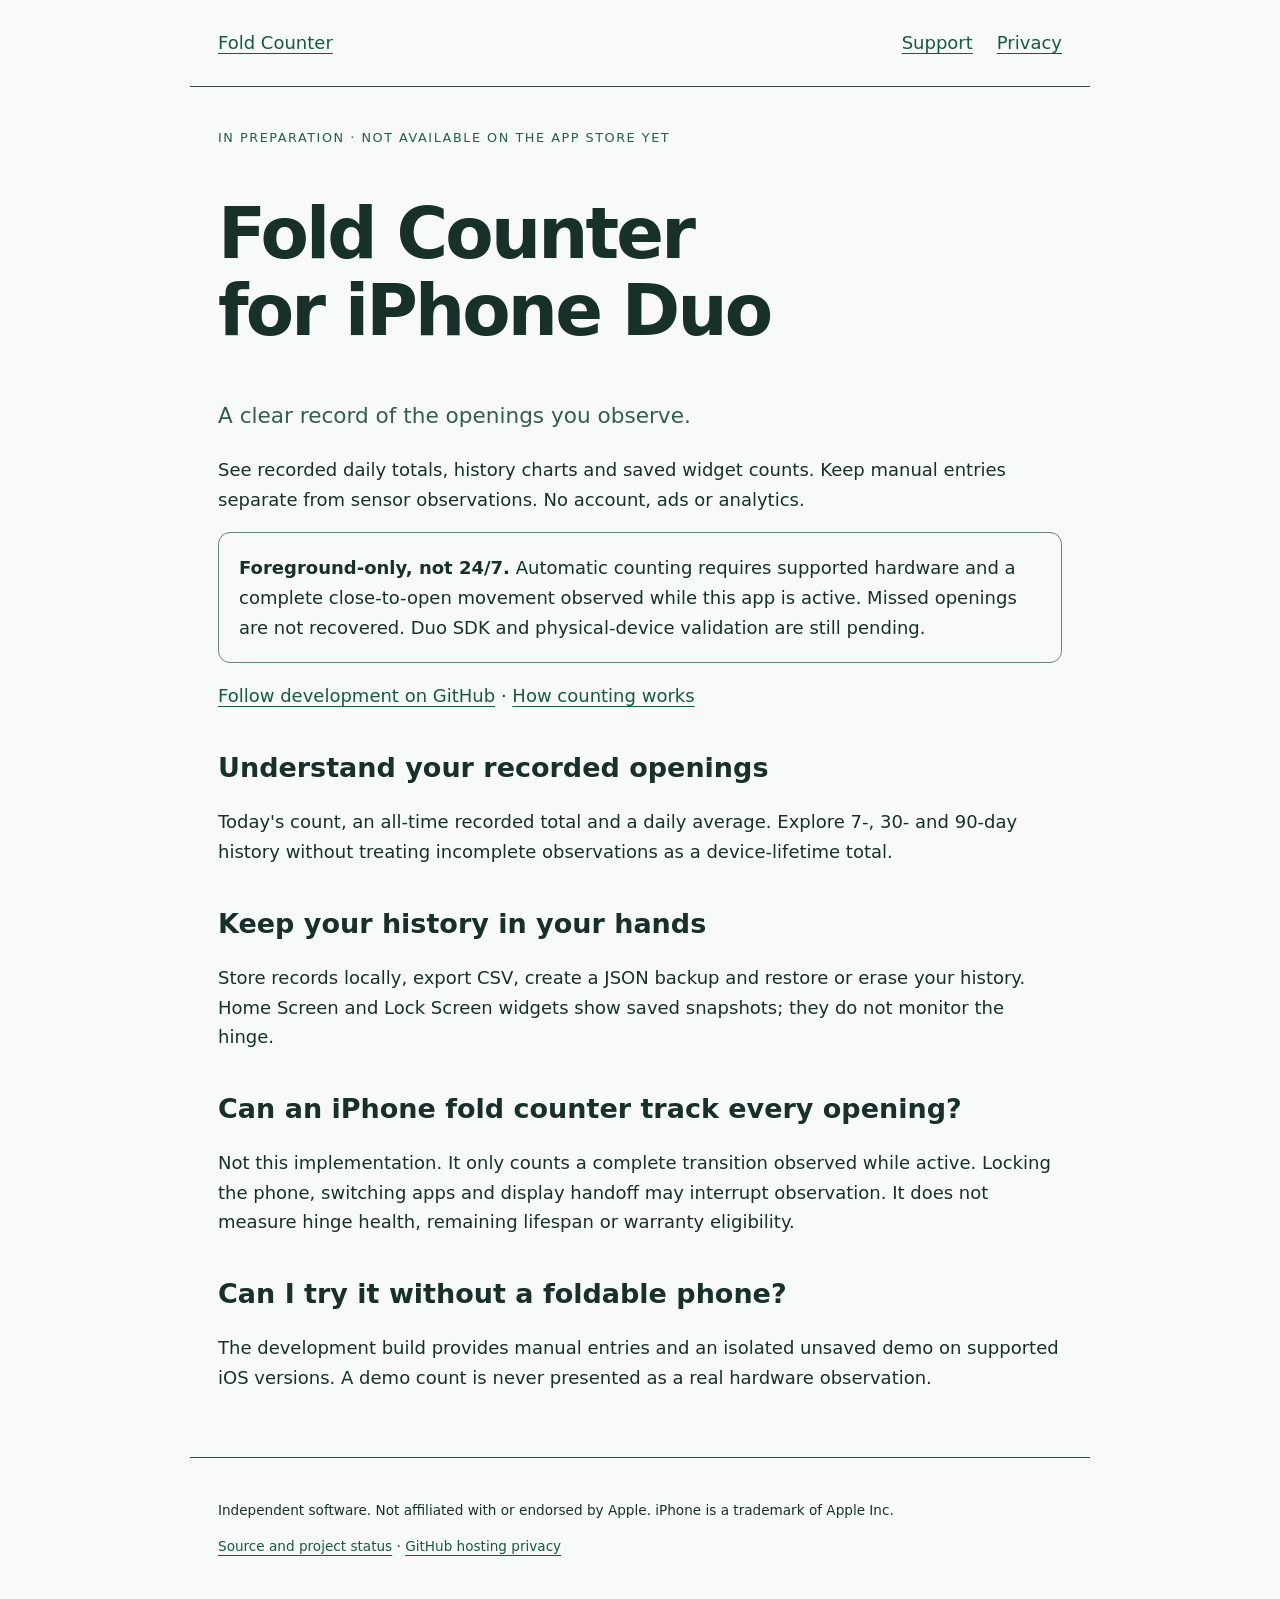
==== site/index.html @ 17eff8b4 "Prepare App Store release with ASO research, privacy UI and publishing checks Add qualitative keywor" ====
<!doctype html>
<html lang="en"><head><meta charset="utf-8"><meta name="viewport" content="width=device-width,initial-scale=1">
<title>Fold Counter for iPhone Duo | Recorded Opening History</title><meta name="description" content="An independent fold counter in development for iPhone Duo: recorded openings, daily history, widgets and local backups. Foreground-only, not 24/7 tracking.">
<link rel="canonical" href="https://seichris.github.io/iphone-duo-fold-counter/"><link rel="stylesheet" href="styles.css">
<meta property="og:title" content="Fold Counter for iPhone Duo | Recorded Opening History"><meta property="og:description" content="An independent fold counter in development for iPhone Duo: recorded openings, daily history, widgets and local backups. Foreground-only, not 24/7 tracking."><meta property="og:type" content="website"><meta property="og:url" content="https://seichris.github.io/iphone-duo-fold-counter/">
</head><body><a class="skip" href="#main">Skip to content</a><header><a href="./">Fold Counter</a><nav aria-label="Main"><a href="support.html">Support</a><a href="privacy.html">Privacy</a></nav></header>
<main id="main"><p class="status">In preparation · not available on the App Store yet</p>
<h1>Fold Counter<br>for iPhone Duo</h1><p class="lead">A clear record of the openings you observe.</p>
<p>See recorded daily totals, history charts and saved widget counts. Keep manual entries separate from sensor observations. No account, ads or analytics.</p>
<p class="notice"><strong>Foreground-only, not 24/7.</strong> Automatic counting requires supported hardware and a complete close-to-open movement observed while this app is active. Missed openings are not recovered. Duo SDK and physical-device validation are still pending.</p>
<p><a href="https://github.com/seichris/iphone-duo-fold-counter">Follow development on GitHub</a> · <a href="support.html">How counting works</a></p>
<section><h2>Understand your recorded openings</h2><p>Today's count, an all-time recorded total and a daily average. Explore 7-, 30- and 90-day history without treating incomplete observations as a device-lifetime total.</p></section>
<section><h2>Keep your history in your hands</h2><p>Store records locally, export CSV, create a JSON backup and restore or erase your history. Home Screen and Lock Screen widgets show saved snapshots; they do not monitor the hinge.</p></section>
<section><h2>Can an iPhone fold counter track every opening?</h2><p>Not this implementation. It only counts a complete transition observed while active. Locking the phone, switching apps and display handoff may interrupt observation. It does not measure hinge health, remaining lifespan or warranty eligibility.</p></section>
<section><h2>Can I try it without a foldable phone?</h2><p>The development build provides manual entries and an isolated unsaved demo on supported iOS versions. A demo count is never presented as a real hardware observation.</p></section></main><footer><p>Independent software. Not affiliated with or endorsed by Apple. iPhone is a trademark of Apple Inc.</p><p><a href="https://github.com/seichris/iphone-duo-fold-counter">Source and project status</a> · <a href="https://docs.github.com/en/site-policy/privacy-policies/github-general-privacy-statement">GitHub hosting privacy</a></p></footer></body></html>
---- site/styles.css ----
*{box-sizing:border-box}body{margin:0;font:18px/1.65 system-ui,sans-serif;background:#101819;color:#e7f2ee}a{color:#a6edcf;text-underline-offset:4px}a:focus-visible{outline:3px solid #fff;outline-offset:5px}header,main,footer{max-width:900px;margin:auto;padding:28px}header{display:flex;flex-wrap:wrap;gap:24px;justify-content:space-between;border-bottom:1px solid #354843}nav{display:flex;gap:24px}h1{font-size:clamp(2.5rem,7vw,4.4rem);line-height:1.1;letter-spacing:-.04em}h2{line-height:1.25;margin-top:2.5rem}.lead{font-size:1.35rem;color:#bdd4ca}.notice{padding:20px;border:1px solid #67867a;border-radius:12px}.status{font-size:.8rem;text-transform:uppercase;letter-spacing:.12em;color:#a6edcf}section{margin:36px 0}footer{font-size:.85rem;border-top:1px solid #354843}li{margin:.7rem 0}.skip{position:absolute;left:-10000px}.skip:focus{left:16px;top:8px;background:#101819} @media(prefers-color-scheme:light){body{background:#f7faf8;color:#173029}a{color:#165944}.lead{color:#345e4c}.status{color:#245f49}.skip:focus{background:#fff}a:focus-visible{outline-color:#173029}}
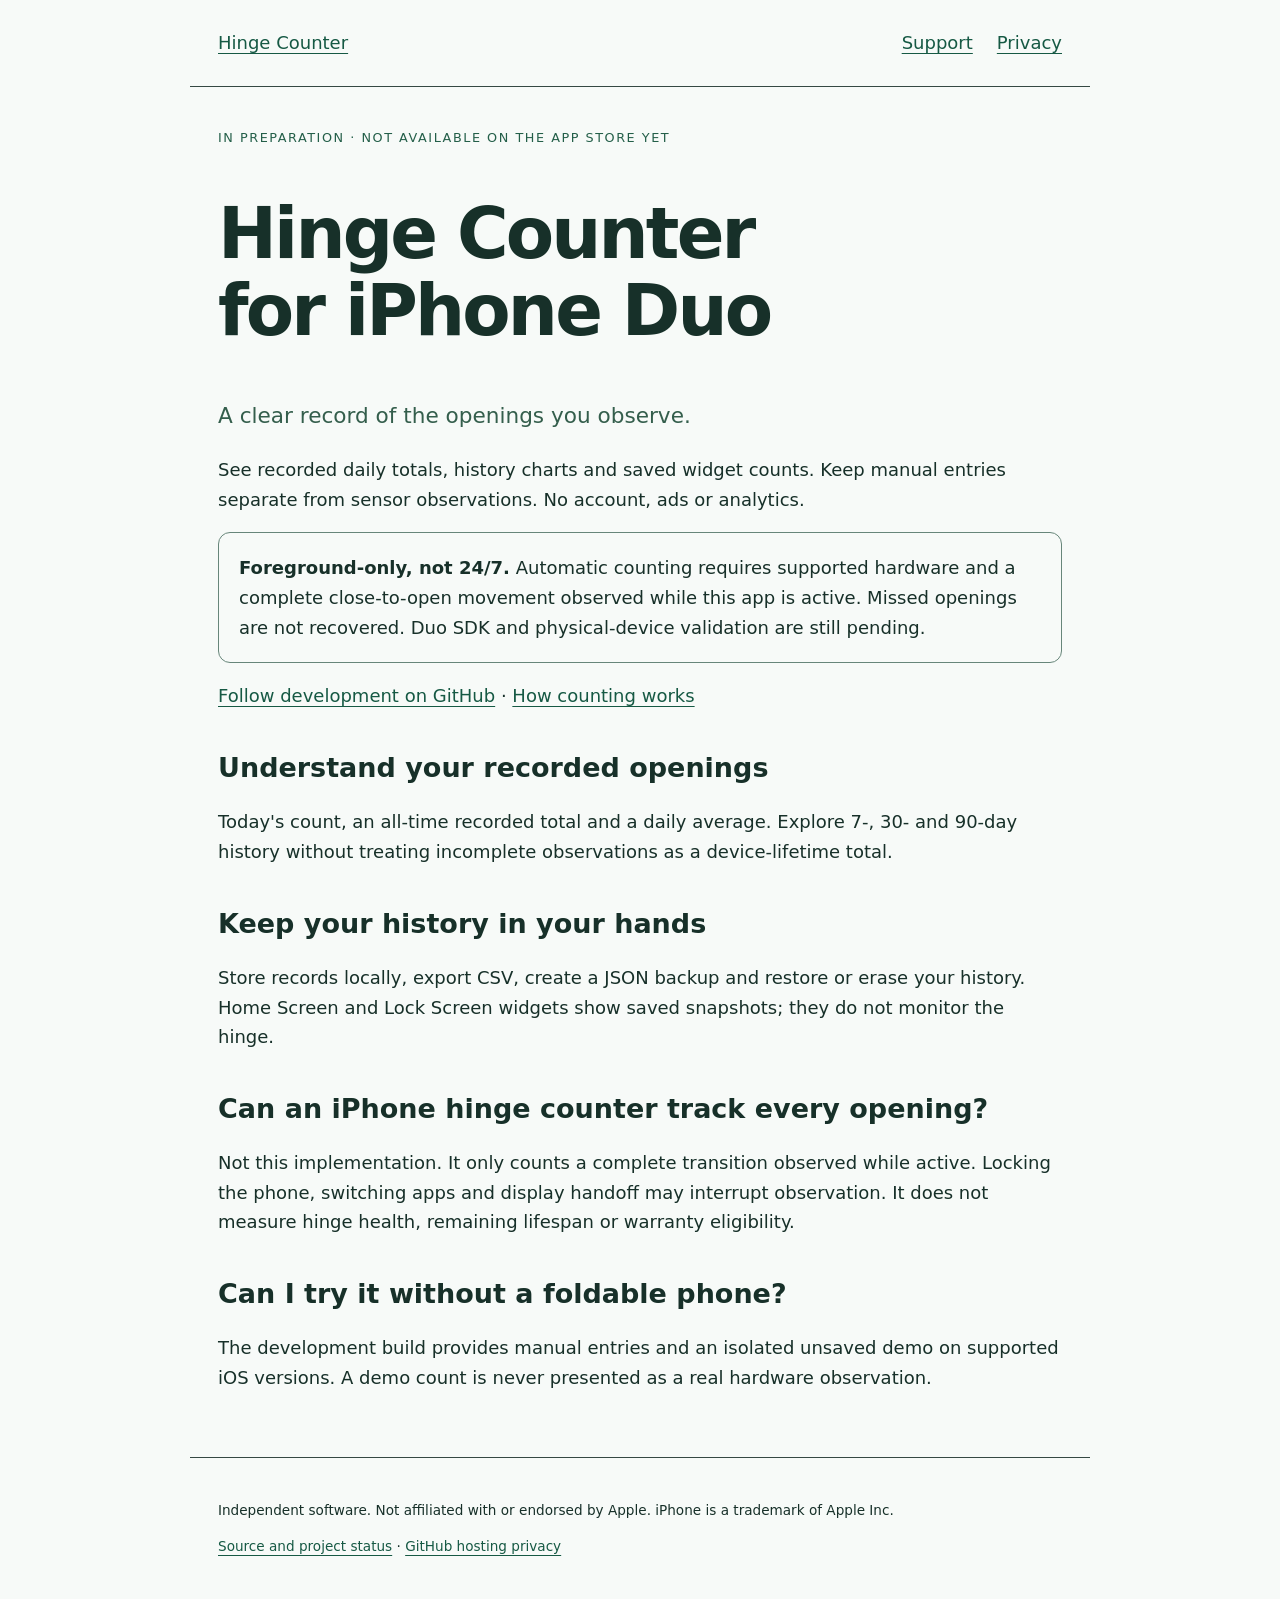
==== commit 871bc429: "Rename product to Hinge Counter and stage release assets" ====
--- a/site/index.html
+++ b/site/index.html
@@ -1,15 +1,15 @@
 <!doctype html>
 <html lang="en"><head><meta charset="utf-8"><meta name="viewport" content="width=device-width,initial-scale=1">
-<title>Fold Counter for iPhone Duo | Recorded Opening History</title><meta name="description" content="An independent fold counter in development for iPhone Duo: recorded openings, daily history, widgets and local backups. Foreground-only, not 24/7 tracking.">
-<link rel="canonical" href="https://seichris.github.io/iphone-duo-fold-counter/"><link rel="stylesheet" href="styles.css">
-<meta property="og:title" content="Fold Counter for iPhone Duo | Recorded Opening History"><meta property="og:description" content="An independent fold counter in development for iPhone Duo: recorded openings, daily history, widgets and local backups. Foreground-only, not 24/7 tracking."><meta property="og:type" content="website"><meta property="og:url" content="https://seichris.github.io/iphone-duo-fold-counter/">
-</head><body><a class="skip" href="#main">Skip to content</a><header><a href="./">Fold Counter</a><nav aria-label="Main"><a href="support.html">Support</a><a href="privacy.html">Privacy</a></nav></header>
+<title>Hinge Counter for iPhone Duo | Recorded Opening History</title><meta name="description" content="An independent hinge counter in development for iPhone Duo: recorded openings, daily history, widgets and local backups. Foreground-only, not 24/7 tracking.">
+<link rel="canonical" href="https://seichris.github.io/iphone-duo-hinge-counter/"><link rel="stylesheet" href="styles.css">
+<meta property="og:title" content="Hinge Counter for iPhone Duo | Recorded Opening History"><meta property="og:description" content="An independent hinge counter in development for iPhone Duo: recorded openings, daily history, widgets and local backups. Foreground-only, not 24/7 tracking."><meta property="og:type" content="website"><meta property="og:url" content="https://seichris.github.io/iphone-duo-hinge-counter/">
+</head><body><a class="skip" href="#main">Skip to content</a><header><a href="./">Hinge Counter</a><nav aria-label="Main"><a href="support.html">Support</a><a href="privacy.html">Privacy</a></nav></header>
 <main id="main"><p class="status">In preparation · not available on the App Store yet</p>
-<h1>Fold Counter<br>for iPhone Duo</h1><p class="lead">A clear record of the openings you observe.</p>
+<h1>Hinge Counter<br>for iPhone Duo</h1><p class="lead">A clear record of the openings you observe.</p>
 <p>See recorded daily totals, history charts and saved widget counts. Keep manual entries separate from sensor observations. No account, ads or analytics.</p>
 <p class="notice"><strong>Foreground-only, not 24/7.</strong> Automatic counting requires supported hardware and a complete close-to-open movement observed while this app is active. Missed openings are not recovered. Duo SDK and physical-device validation are still pending.</p>
-<p><a href="https://github.com/seichris/iphone-duo-fold-counter">Follow development on GitHub</a> · <a href="support.html">How counting works</a></p>
+<p><a href="https://github.com/seichris/iphone-duo-hinge-counter">Follow development on GitHub</a> · <a href="support.html">How counting works</a></p>
 <section><h2>Understand your recorded openings</h2><p>Today's count, an all-time recorded total and a daily average. Explore 7-, 30- and 90-day history without treating incomplete observations as a device-lifetime total.</p></section>
 <section><h2>Keep your history in your hands</h2><p>Store records locally, export CSV, create a JSON backup and restore or erase your history. Home Screen and Lock Screen widgets show saved snapshots; they do not monitor the hinge.</p></section>
-<section><h2>Can an iPhone fold counter track every opening?</h2><p>Not this implementation. It only counts a complete transition observed while active. Locking the phone, switching apps and display handoff may interrupt observation. It does not measure hinge health, remaining lifespan or warranty eligibility.</p></section>
-<section><h2>Can I try it without a foldable phone?</h2><p>The development build provides manual entries and an isolated unsaved demo on supported iOS versions. A demo count is never presented as a real hardware observation.</p></section></main><footer><p>Independent software. Not affiliated with or endorsed by Apple. iPhone is a trademark of Apple Inc.</p><p><a href="https://github.com/seichris/iphone-duo-fold-counter">Source and project status</a> · <a href="https://docs.github.com/en/site-policy/privacy-policies/github-general-privacy-statement">GitHub hosting privacy</a></p></footer></body></html>
+<section><h2>Can an iPhone hinge counter track every opening?</h2><p>Not this implementation. It only counts a complete transition observed while active. Locking the phone, switching apps and display handoff may interrupt observation. It does not measure hinge health, remaining lifespan or warranty eligibility.</p></section>
+<section><h2>Can I try it without a foldable phone?</h2><p>The development build provides manual entries and an isolated unsaved demo on supported iOS versions. A demo count is never presented as a real hardware observation.</p></section></main><footer><p>Independent software. Not affiliated with or endorsed by Apple. iPhone is a trademark of Apple Inc.</p><p><a href="https://github.com/seichris/iphone-duo-hinge-counter">Source and project status</a> · <a href="https://docs.github.com/en/site-policy/privacy-policies/github-general-privacy-statement">GitHub hosting privacy</a></p></footer></body></html>
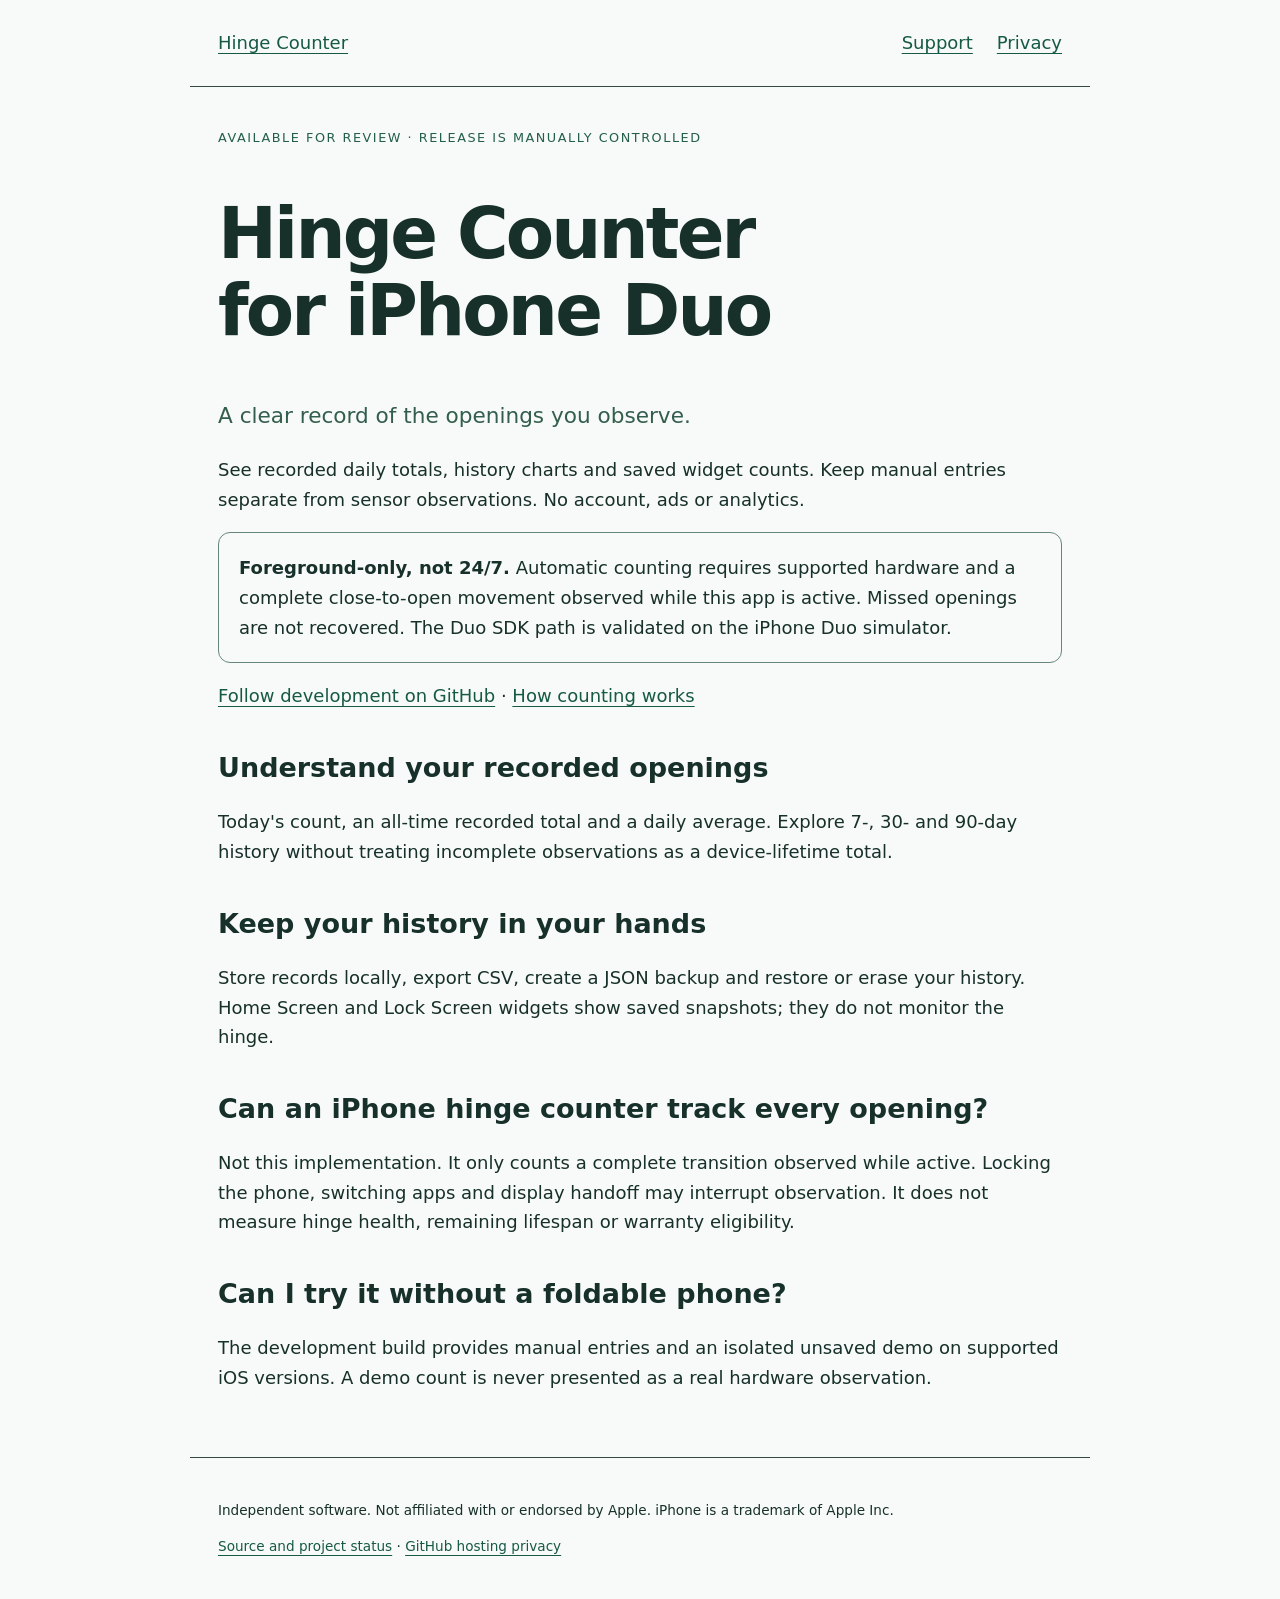
==== commit 091c4675: "Refresh release support copy for simulator validation" ====
--- a/site/index.html
+++ b/site/index.html
@@ -4,10 +4,10 @@
 <link rel="canonical" href="https://seichris.github.io/iphone-duo-hinge-counter/"><link rel="stylesheet" href="styles.css">
 <meta property="og:title" content="Hinge Counter for iPhone Duo | Recorded Opening History"><meta property="og:description" content="An independent hinge counter in development for iPhone Duo: recorded openings, daily history, widgets and local backups. Foreground-only, not 24/7 tracking."><meta property="og:type" content="website"><meta property="og:url" content="https://seichris.github.io/iphone-duo-hinge-counter/">
 </head><body><a class="skip" href="#main">Skip to content</a><header><a href="./">Hinge Counter</a><nav aria-label="Main"><a href="support.html">Support</a><a href="privacy.html">Privacy</a></nav></header>
-<main id="main"><p class="status">In preparation · not available on the App Store yet</p>
+<main id="main"><p class="status">Available for review · release is manually controlled</p>
 <h1>Hinge Counter<br>for iPhone Duo</h1><p class="lead">A clear record of the openings you observe.</p>
 <p>See recorded daily totals, history charts and saved widget counts. Keep manual entries separate from sensor observations. No account, ads or analytics.</p>
-<p class="notice"><strong>Foreground-only, not 24/7.</strong> Automatic counting requires supported hardware and a complete close-to-open movement observed while this app is active. Missed openings are not recovered. Duo SDK and physical-device validation are still pending.</p>
+<p class="notice"><strong>Foreground-only, not 24/7.</strong> Automatic counting requires supported hardware and a complete close-to-open movement observed while this app is active. Missed openings are not recovered. The Duo SDK path is validated on the iPhone Duo simulator.</p>
 <p><a href="https://github.com/seichris/iphone-duo-hinge-counter">Follow development on GitHub</a> · <a href="support.html">How counting works</a></p>
 <section><h2>Understand your recorded openings</h2><p>Today's count, an all-time recorded total and a daily average. Explore 7-, 30- and 90-day history without treating incomplete observations as a device-lifetime total.</p></section>
 <section><h2>Keep your history in your hands</h2><p>Store records locally, export CSV, create a JSON backup and restore or erase your history. Home Screen and Lock Screen widgets show saved snapshots; they do not monitor the hinge.</p></section>
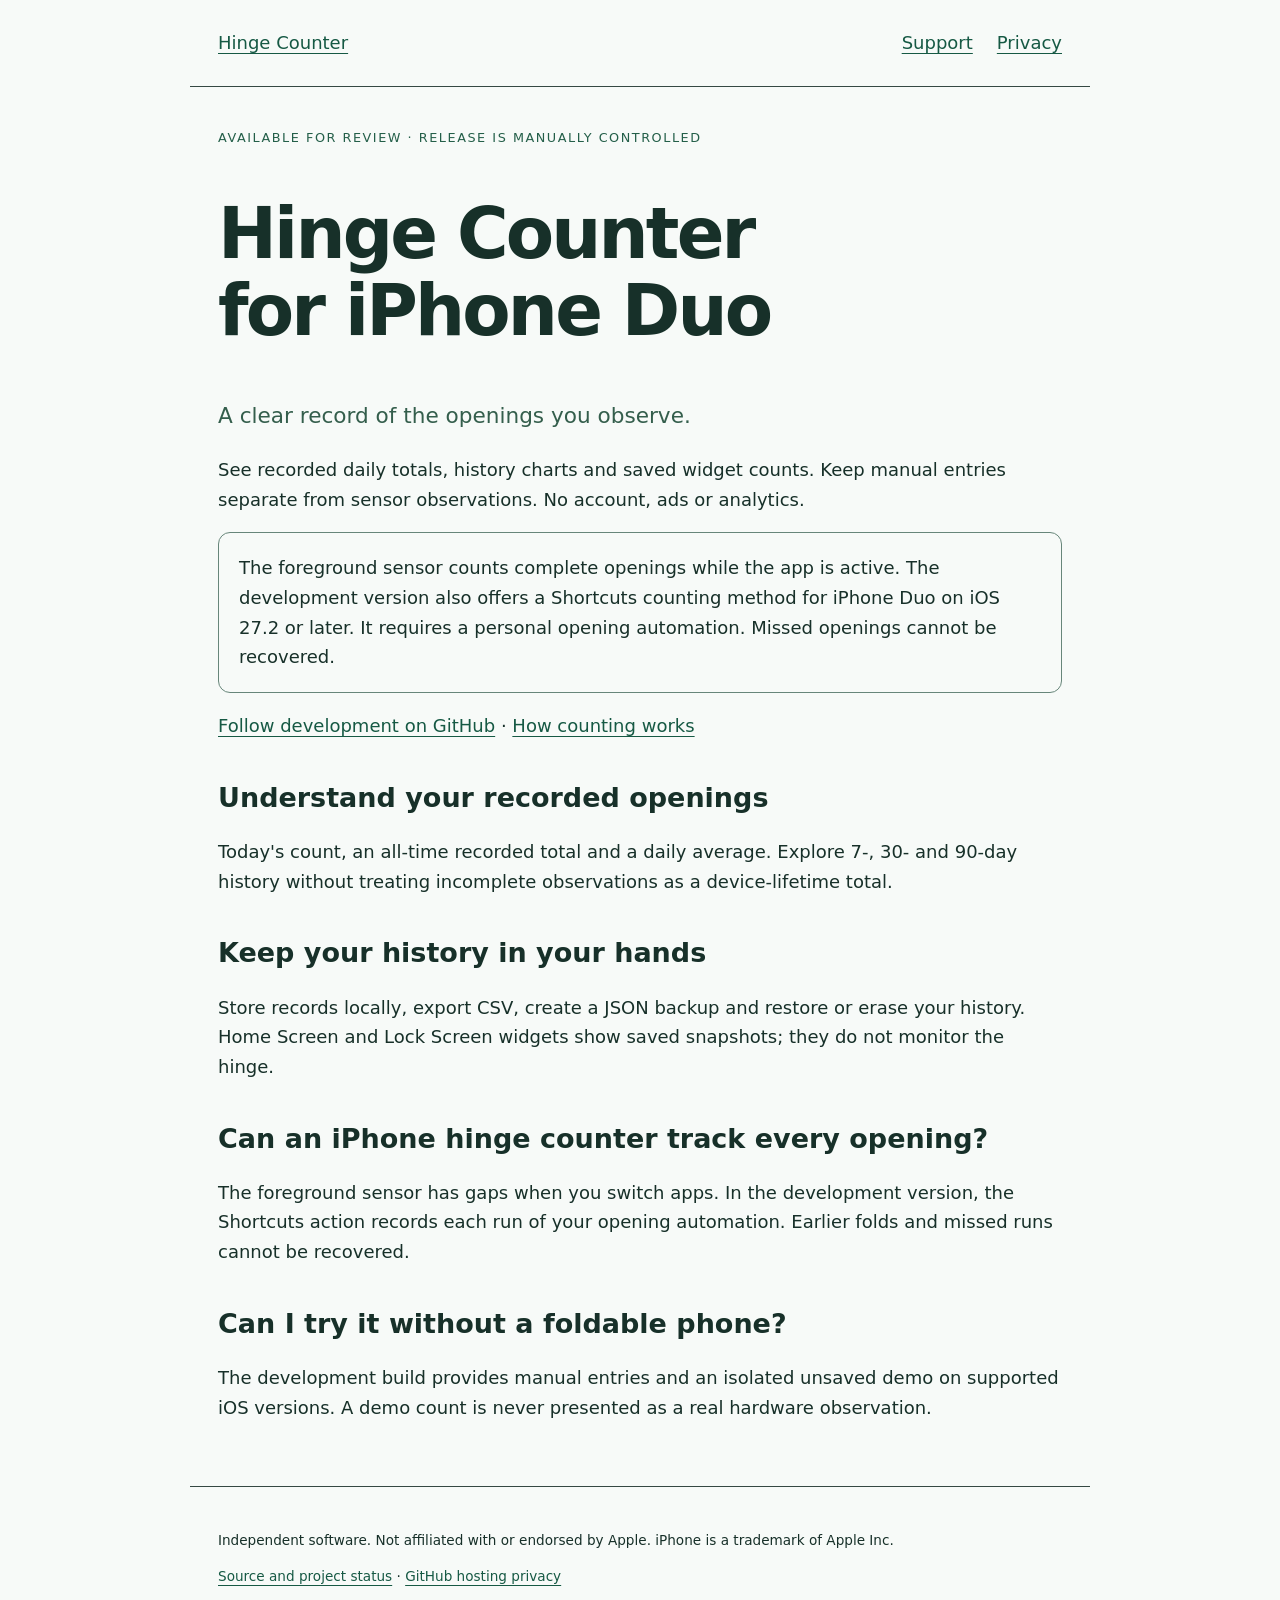
==== commit d688d535: "Add Shortcuts opening counts and guided automation setup" ====
--- a/site/index.html
+++ b/site/index.html
@@ -1,15 +1,15 @@
 <!doctype html>
 <html lang="en"><head><meta charset="utf-8"><meta name="viewport" content="width=device-width,initial-scale=1">
-<title>Hinge Counter for iPhone Duo | Recorded Opening History</title><meta name="description" content="An independent hinge counter in development for iPhone Duo: recorded openings, daily history, widgets and local backups. Foreground-only, not 24/7 tracking.">
+<title>Hinge Counter for iPhone Duo | Recorded Opening History</title><meta name="description" content="An independent hinge counter in development for iPhone Duo. Record openings with the foreground sensor or an optional Shortcuts automation, and see daily totals and history.">
 <link rel="canonical" href="https://seichris.github.io/iphone-duo-hinge-counter/"><link rel="stylesheet" href="styles.css">
-<meta property="og:title" content="Hinge Counter for iPhone Duo | Recorded Opening History"><meta property="og:description" content="An independent hinge counter in development for iPhone Duo: recorded openings, daily history, widgets and local backups. Foreground-only, not 24/7 tracking."><meta property="og:type" content="website"><meta property="og:url" content="https://seichris.github.io/iphone-duo-hinge-counter/">
+<meta property="og:title" content="Hinge Counter for iPhone Duo | Recorded Opening History"><meta property="og:description" content="An independent hinge counter in development for iPhone Duo. Record openings with the foreground sensor or an optional Shortcuts automation, and see daily totals and history."><meta property="og:type" content="website"><meta property="og:url" content="https://seichris.github.io/iphone-duo-hinge-counter/">
 </head><body><a class="skip" href="#main">Skip to content</a><header><a href="./">Hinge Counter</a><nav aria-label="Main"><a href="support.html">Support</a><a href="privacy.html">Privacy</a></nav></header>
 <main id="main"><p class="status">Available for review · release is manually controlled</p>
 <h1>Hinge Counter<br>for iPhone Duo</h1><p class="lead">A clear record of the openings you observe.</p>
 <p>See recorded daily totals, history charts and saved widget counts. Keep manual entries separate from sensor observations. No account, ads or analytics.</p>
-<p class="notice"><strong>Foreground-only, not 24/7.</strong> Automatic counting requires supported hardware and a complete close-to-open movement observed while this app is active. Missed openings are not recovered. The Duo SDK path is validated on the iPhone Duo simulator.</p>
+<p class="notice">The foreground sensor counts complete openings while the app is active. The development version also offers a Shortcuts counting method for iPhone Duo on iOS 27.2 or later. It requires a personal opening automation. Missed openings cannot be recovered.</p>
 <p><a href="https://github.com/seichris/iphone-duo-hinge-counter">Follow development on GitHub</a> · <a href="support.html">How counting works</a></p>
 <section><h2>Understand your recorded openings</h2><p>Today's count, an all-time recorded total and a daily average. Explore 7-, 30- and 90-day history without treating incomplete observations as a device-lifetime total.</p></section>
 <section><h2>Keep your history in your hands</h2><p>Store records locally, export CSV, create a JSON backup and restore or erase your history. Home Screen and Lock Screen widgets show saved snapshots; they do not monitor the hinge.</p></section>
-<section><h2>Can an iPhone hinge counter track every opening?</h2><p>Not this implementation. It only counts a complete transition observed while active. Locking the phone, switching apps and display handoff may interrupt observation. It does not measure hinge health, remaining lifespan or warranty eligibility.</p></section>
+<section><h2>Can an iPhone hinge counter track every opening?</h2><p>The foreground sensor has gaps when you switch apps. In the development version, the Shortcuts action records each run of your opening automation. Earlier folds and missed runs cannot be recovered.</p></section>
 <section><h2>Can I try it without a foldable phone?</h2><p>The development build provides manual entries and an isolated unsaved demo on supported iOS versions. A demo count is never presented as a real hardware observation.</p></section></main><footer><p>Independent software. Not affiliated with or endorsed by Apple. iPhone is a trademark of Apple Inc.</p><p><a href="https://github.com/seichris/iphone-duo-hinge-counter">Source and project status</a> · <a href="https://docs.github.com/en/site-policy/privacy-policies/github-general-privacy-statement">GitHub hosting privacy</a></p></footer></body></html>
